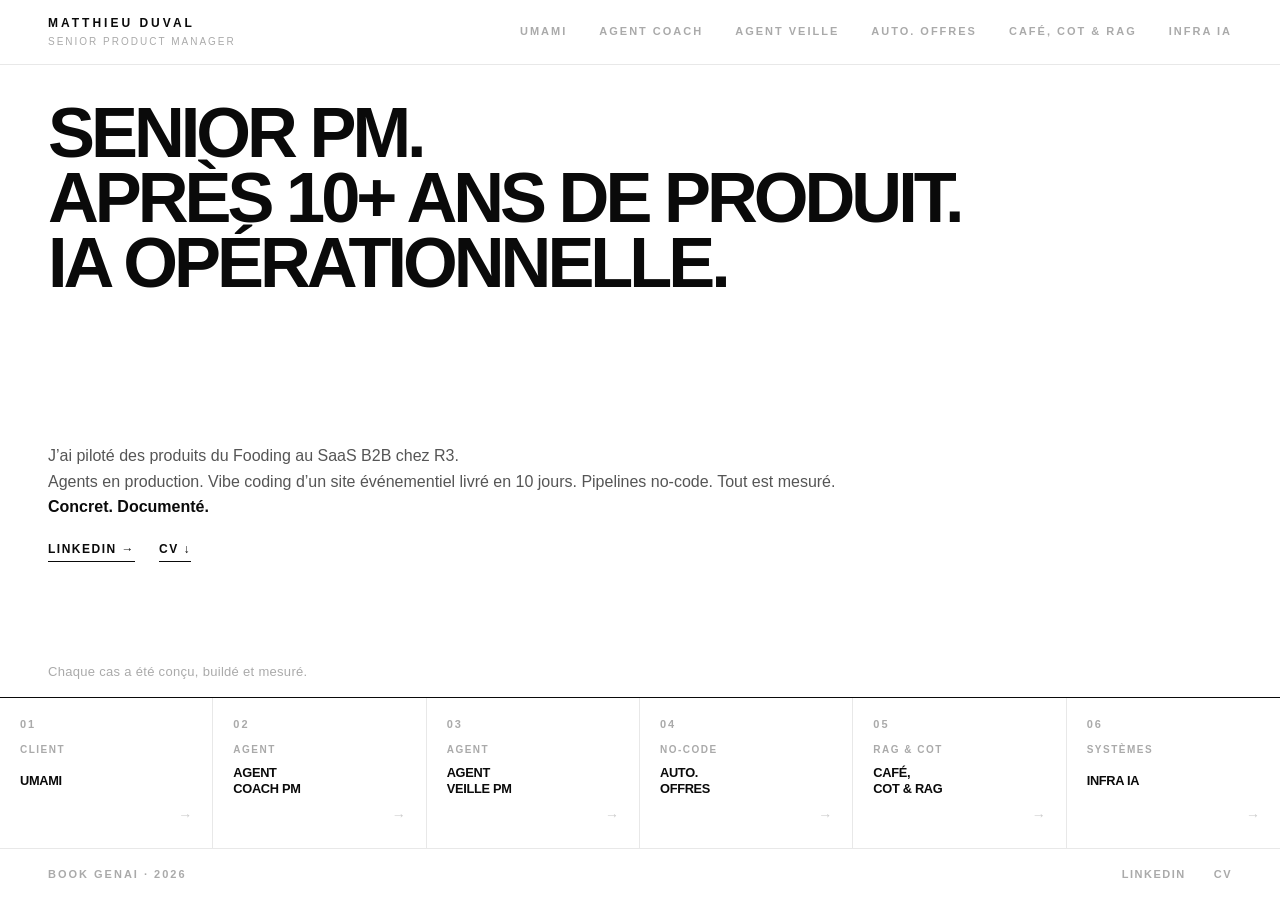
==== index.html @ f9af1955 "copy: index.html — supprimer "En production." du hero Co-Authored-By: Claude Sonnet 4.6 <noreply@ant" ====
<!DOCTYPE html>
<html lang="fr">
<head>
    <meta charset="UTF-8">
    <meta name="viewport" content="width=device-width, initial-scale=1.0">
    <title>Matthieu Duval | Senior Product Manager</title>
    <meta property="og:title" content="Book IA · Matthieu Duval, Senior PM">
    <meta property="og:description" content="Agents Python en production, automation no-code, site livré pour un client. Décisions et trade-offs documentés pour chaque cas. Concret. Documenté. En production.">
    <meta property="og:image" content="https://matthieu-duval.com/og-image.png">
    <meta property="og:url" content="https://matthieu-duval.com/">
    <meta property="og:type" content="website">
    <meta property="og:locale" content="fr_FR">
    <meta name="description" content="Agents Python en production à 90-91% de fiabilité mesurée, automation no-code, site livré pour un client. Senior PM, Nantes.">
    <link rel="canonical" href="https://matthieu-duval.com/">
    <link rel="icon" type="image/png" sizes="192x192" href="favicon.png">
    <link rel="apple-touch-icon" href="favicon.png">
    <link href="https://api.fontshare.com/v2/css?f[]=satoshi@400,500,600,700,800,900&display=swap" rel="stylesheet">
    <link rel="stylesheet" href="styles.css">
    <script defer src="https://cloud.umami.is/script.js" data-website-id="a2a6b9a6-ece9-4ab3-b295-b6476c938f98"></script>
</head>
<body>

<div class="page">

    <nav>
        <div class="nav-inner">
            <a href="index.html" class="nav-brand">
                <div class="nav-brand-name">Matthieu Duval</div>
                <div class="nav-brand-title">Senior Product Manager</div>
            </a>
            <div class="nav-links">
                <a href="umami.html">UMAMI</a>
                <a href="agent-coach.html">Agent Coach</a>
                <a href="agent-veille.html">Agent Veille</a>
                <a href="pipeline-offres.html">Auto. Offres</a>
                <a href="cafe-cot-rag.html">CAF&Eacute;, CoT &amp; RAG</a>
                <a href="infra-ia.html">Infra IA</a>
            </div>
            <button class="burger" id="burgerBtn" aria-label="Menu" aria-expanded="false" aria-controls="mobileNav">
                <span class="burger-bar"></span>
                <span class="burger-bar"></span>
            </button>
        </div>
    </nav>

    <div class="mobile-nav" id="mobileNav">
        <div class="mobile-nav-header">
            <button class="mobile-nav-close" id="mobileNavClose" aria-label="Fermer">&times;</button>
        </div>
        <nav class="mobile-nav-links">
            <a href="umami.html">UMAMI</a>
            <a href="agent-coach.html">Agent Coach</a>
            <a href="agent-veille.html">Agent Veille</a>
            <a href="pipeline-offres.html">Auto. Offres</a>
            <a href="cafe-cot-rag.html">CAF&Eacute;, CoT &amp; RAG</a>
            <a href="infra-ia.html">Infra IA</a>
        </nav>
        <div class="mobile-nav-footer">
            <a href="https://www.linkedin.com/in/matthieu-duval-pm/" target="_blank" rel="noopener noreferrer" data-umami-event="mobile-nav-linkedin">LinkedIn</a>
            <a href="CV_MATTHIEU_DUVAL_Avril_2026.pdf" download data-umami-event="mobile-nav-cv">CV</a>
        </div>
    </div>

    <section class="hero-cover">

        <h1 class="hero-cover-h1">
            Senior PM.<br>Apr&egrave;s 10+&nbsp;ans de produit.<br>IA op&eacute;rationnelle.
        </h1>

        <div class="hero-cover-foot">
            <div>
                <p class="hero-cover-pitch">J&rsquo;ai pilot&eacute; des produits du Fooding au SaaS B2B chez R3.</p>
                <p class="hero-cover-sub">
                    <span>Agents en production. Vibe coding d&rsquo;un site &eacute;v&eacute;nementiel livr&eacute; en 10 jours. Pipelines no-code. Tout est mesur&eacute;.</span><br>
                    <strong>Concret. Document&eacute;.</strong>
                </p>
                <div class="hero-cover-ctas">
                    <a href="https://www.linkedin.com/in/matthieu-duval-pm/" target="_blank" rel="noopener noreferrer" data-umami-event="cta-linkedin">LinkedIn &rarr;</a>
                    <a href="CV_MATTHIEU_DUVAL_Avril_2026.pdf" download data-umami-event="cta-cv">CV &darr;</a>
                </div>
            </div>
        </div>

    </section>

    <p class="uc-intro">Chaque cas a &eacute;t&eacute; con&ccedil;u, build&eacute; et mesur&eacute;.</p>

    <div class="uc-strip">

        <a href="umami.html" class="ucs-card" data-umami-event="uc-01">
            <div class="ucs-card-top">
                <span class="ucs-num">01</span>
                <span class="ucs-tag">Client</span>
            </div>
            <div class="ucs-title">UMAMI</div>
            <span class="ucs-arrow">&rarr;</span>
        </a>

        <a href="agent-coach.html" class="ucs-card" data-umami-event="uc-02">
            <div class="ucs-card-top">
                <span class="ucs-num">02</span>
                <span class="ucs-tag">Agent</span>
            </div>
            <div class="ucs-title">Agent<br>Coach PM</div>
            <span class="ucs-arrow">&rarr;</span>
        </a>

        <a href="agent-veille.html" class="ucs-card" data-umami-event="uc-03">
            <div class="ucs-card-top">
                <span class="ucs-num">03</span>
                <span class="ucs-tag">Agent</span>
            </div>
            <div class="ucs-title">Agent<br>Veille PM</div>
            <span class="ucs-arrow">&rarr;</span>
        </a>

        <a href="pipeline-offres.html" class="ucs-card" data-umami-event="uc-04">
            <div class="ucs-card-top">
                <span class="ucs-num">04</span>
                <span class="ucs-tag">No-code</span>
            </div>
            <div class="ucs-title">Auto.<br>Offres</div>
            <span class="ucs-arrow">&rarr;</span>
        </a>

        <a href="cafe-cot-rag.html" class="ucs-card" data-umami-event="uc-05">
            <div class="ucs-card-top">
                <span class="ucs-num">05</span>
                <span class="ucs-tag">RAG &amp; CoT</span>
            </div>
            <div class="ucs-title">CAF&Eacute;,<br>CoT &amp; RAG</div>
            <span class="ucs-arrow">&rarr;</span>
        </a>

        <a href="infra-ia.html" class="ucs-card" data-umami-event="uc-06">
            <div class="ucs-card-top">
                <span class="ucs-num">06</span>
                <span class="ucs-tag">Syst&egrave;mes</span>
            </div>
            <div class="ucs-title">Infra IA</div>
            <span class="ucs-arrow">&rarr;</span>
        </a>

    </div>

    <footer>
        <span class="footer-left">Book GenAI &middot; 2026</span>
        <div class="footer-right">
            <a href="https://www.linkedin.com/in/matthieu-duval-pm/" target="_blank" rel="noopener noreferrer" data-umami-event="footer-linkedin">LinkedIn</a>
            <a href="CV_MATTHIEU_DUVAL_Avril_2026.pdf" download data-umami-event="footer-cv">CV</a>
        </div>
    </footer>

</div>

<script>
    (function() {
        var burger = document.getElementById('burgerBtn');
        var mobileNav = document.getElementById('mobileNav');
        var mobileClose = document.getElementById('mobileNavClose');
        burger.addEventListener('click', function() { mobileNav.classList.add('open'); document.body.style.overflow = 'hidden'; burger.setAttribute('aria-expanded', 'true'); });
        mobileClose.addEventListener('click', function() { mobileNav.classList.remove('open'); document.body.style.overflow = ''; burger.setAttribute('aria-expanded', 'false'); });
    })();
</script>

</body>
</html>
---- styles.css ----
/* ══════════════════════════════════════════════
   RESET & BASE
   ══════════════════════════════════════════════ */

*, *::before, *::after { margin: 0; padding: 0; box-sizing: border-box; }
html { scroll-behavior: smooth; }
body { font-family: 'Satoshi', sans-serif; color: #0A0A0A; background: #FFFFFF; font-size: 15px; line-height: 1.6; }
code { font-family: 'SF Mono', 'Fira Code', monospace; font-size: 13px; background: #F0F0F0; padding: 1px 5px; border-radius: 2px; }
.case-visual code { background: transparent; color: #AAAAAA; padding: 0; font-size: inherit; }

/* ══════════════════════════════════════════════
   NAV
   ══════════════════════════════════════════════ */

nav { position: sticky; top: 0; z-index: 10; background: #FFFFFF; border-bottom: 1px solid #E8E8E8; }
.nav-inner { padding: 0 48px; display: flex; align-items: center; justify-content: space-between; height: 64px; }
.nav-brand { text-decoration: none; color: #0A0A0A; }
.nav-brand-name { font-size: 12px; font-weight: 800; letter-spacing: 3px; text-transform: uppercase; }
.nav-brand-title { font-size: 10px; color: #AAAAAA; letter-spacing: 2px; text-transform: uppercase; margin-top: 1px; }
.nav-links { display: flex; gap: 32px; }
.nav-links a { font-size: 11px; font-weight: 600; letter-spacing: 2px; text-transform: uppercase; text-decoration: none; color: #AAAAAA; transition: color 0.15s; }
.nav-links a:hover, .nav-links a.active { color: #0A0A0A; }

/* ══════════════════════════════════════════════
   HERO (pages UC)
   ══════════════════════════════════════════════ */

.hero { padding: 80px 48px 72px; display: grid; grid-template-columns: 1fr 1fr; gap: 64px; align-items: start; }
.hero-eyebrow { font-size: 11px; font-weight: 600; letter-spacing: 2.5px; text-transform: uppercase; color: #AAAAAA; margin-bottom: 20px; }
.hero h1 { font-size: clamp(44px, 4.5vw, 68px); font-weight: 900; letter-spacing: -2.5px; text-transform: uppercase; line-height: 0.95; }
.hero-accroche { font-size: 17px; line-height: 1.65; color: #444444; margin-bottom: 32px; }
.hero-stats { display: flex; gap: 40px; margin-top: 32px; flex-wrap: wrap; }
.hero-stat { min-width: 0; }
.hero-stat-num { font-size: 32px; font-weight: 900; letter-spacing: -1px; color: #0A0A0A; line-height: 1; }
.hero-stat-label { font-size: 11px; color: #AAAAAA; letter-spacing: 1.5px; text-transform: uppercase; margin-top: 4px; }

/* ══════════════════════════════════════════════
   HERO INDEX (specifique index.html)
   ══════════════════════════════════════════════ */

.page { display: flex; flex-direction: column; height: 100vh; overflow: hidden; }
.page nav { position: static; }
.page .nav-inner { max-width: none; padding: 0 48px; }
.page footer { padding-left: 48px; padding-right: 48px; }
.hero-pitch { font-size: 16px; line-height: 1.7; color: #555555; margin-bottom: 0; }
.hero-pitch + .hero-pitch { margin-top: 14px; }
.hero-pitch a { color: #0A0A0A; font-weight: 700; text-decoration: underline; text-underline-offset: 3px; }
.hero-ctas { display: flex; gap: 20px; margin-top: 20px; }
.hero-cta { font-size: 11px; font-weight: 700; letter-spacing: 2px; text-transform: uppercase; text-decoration: none; color: #0A0A0A; border-bottom: 1px solid #0A0A0A; padding-bottom: 2px; transition: opacity 0.15s; }
.hero-cta:hover { opacity: 0.4; }

/* ══════════════════════════════════════════════
   HERO COVER — INDEX (nouveau layout full-width)
   ══════════════════════════════════════════════ */

.hero-cover { flex: 1; display: flex; flex-direction: column; justify-content: flex-start; padding: 36px 48px 80px; min-height: 0; }
.hero-cover-h1 { font-size: clamp(52px, 5.5vw, 80px); font-weight: 900; letter-spacing: -4px; text-transform: uppercase; line-height: 0.92; color: #0A0A0A; margin: 0; }
.hero-cover-foot { display: flex; justify-content: flex-start; align-items: flex-start; gap: 48px; margin-top: auto; }
.hero-cover-pitch { font-size: 16px; line-height: 1.6; color: #555555; max-width: 700px; white-space: nowrap; }
.hero-cover-sub { font-size: 16px; line-height: 1.6; color: #555555; max-width: 700px; }
.hero-cover-sub strong { color: #0A0A0A; }
.hero-cover-sub span { white-space: nowrap; }
.hero-cover-ctas { display: flex; gap: 24px; margin-top: 20px; }
.hero-cover-ctas a { font-size: 12px; font-weight: 600; letter-spacing: 1.5px; text-transform: uppercase; color: #0A0A0A; text-decoration: none; border-bottom: 1px solid #0A0A0A; padding-bottom: 2px; transition: opacity 0.15s; }
.hero-cover-ctas a:hover { opacity: 0.4; }

/* ══════════════════════════════════════════════
   UC STRIP — INDEX (bande 7 use cases)
   ══════════════════════════════════════════════ */

.uc-intro { padding: 20px 48px 14px; font-size: 13px; color: #AAAAAA; letter-spacing: 0.3px; }
.uc-strip { display: grid; grid-template-columns: repeat(6, 1fr); border-top: 1px solid #0A0A0A; flex-shrink: 0; }
.ucs-card { display: flex; flex-direction: column; justify-content: space-between; padding: 18px 20px 22px; border-right: 1px solid #E8E8E8; text-decoration: none; color: #0A0A0A; transition: background 0.13s ease; min-height: 150px; }
.ucs-card:last-child { border-right: none; }
.ucs-card:hover { background: #0A0A0A; }
.ucs-card-top { display: flex; flex-direction: column; gap: 8px; }
.ucs-num { font-size: 11px; font-weight: 600; letter-spacing: 2px; color: #AAAAAA; transition: color 0.13s ease; }
.ucs-card:hover .ucs-num { color: rgba(255,255,255,0.35); }
.ucs-tag { font-size: 10px; font-weight: 600; letter-spacing: 1.5px; text-transform: uppercase; color: #AAAAAA; transition: color 0.13s ease; }
.ucs-card:hover .ucs-tag { color: rgba(255,255,255,0.45); }
.ucs-title { font-size: clamp(11px, 1vw, 14px); font-weight: 900; text-transform: uppercase; letter-spacing: -0.3px; line-height: 1.25; color: #0A0A0A; transition: color 0.13s ease; }
.ucs-card:hover .ucs-title { color: #FFFFFF; }
.ucs-arrow { font-size: 14px; color: #CCCCCC; transition: color 0.13s ease, transform 0.13s ease; align-self: flex-end; }
.ucs-card:hover .ucs-arrow { color: #FFFFFF; transform: translateX(3px); }

/* ══════════════════════════════════════════════
   TABS
   ══════════════════════════════════════════════ */

.tabs { position: sticky; top: 64px; z-index: 9; background: #FFFFFF; border-top: 1px solid #E8E8E8; border-bottom: 1px solid #E8E8E8; }
.tabs-inner { padding: 0 48px; display: flex; }
.tab { font-family: 'Satoshi', sans-serif; font-size: 11px; font-weight: 700; letter-spacing: 2px; text-transform: uppercase; color: #AAAAAA; background: transparent; border: none; border-bottom: 2px solid transparent; padding: 16px 20px; cursor: pointer; transition: color 0.15s, border-color 0.15s; }
.tab:hover { color: #0A0A0A; }
.tab.active { color: #0A0A0A; border-bottom: 2px solid #4A7C59; }

/* ══════════════════════════════════════════════
   CASE STUDIES (pages UC)
   ══════════════════════════════════════════════ */

.cases { }
.case { display: none; grid-template-columns: 1fr 1fr; min-height: 480px; border-bottom: 1px solid #E8E8E8; }
.case.active { display: grid; }
.case:last-child { border-bottom: none; }
.case:nth-child(even) .case-visual { order: 2; }
.case:nth-child(even) .case-content { order: 1; }

.case-visual { background: #0A0A0A; display: flex; flex-direction: column; justify-content: space-between; padding: 52px 48px; position: relative; overflow: hidden; }
.case-visual-num { font-size: 140px; font-weight: 900; color: rgba(255,255,255,0.09); line-height: 1; position: absolute; bottom: -16px; right: -8px; letter-spacing: -6px; user-select: none; }
.case-method { font-size: 11px; font-weight: 700; letter-spacing: 3px; text-transform: uppercase; color: rgba(255,255,255,0.4); }
.case-impact-block { position: relative; z-index: 1; }
.case-impact-num { font-size: clamp(56px, 6vw, 88px); font-weight: 900; letter-spacing: -3px; color: #FFFFFF; line-height: 1; }
.case-impact-label { font-size: 13px; color: rgba(255,255,255,0.5); margin-top: 8px; line-height: 1.3; }

.case-content { padding: 52px 48px; display: flex; flex-direction: column; justify-content: space-between; border-left: 1px solid #E8E8E8; }
.case:nth-child(even) .case-content { border-left: none; border-right: 1px solid #E8E8E8; }
.case-content-top { display: flex; flex-direction: column; }
.case-tag { font-size: 10px; font-weight: 700; letter-spacing: 2px; text-transform: uppercase; color: #AAAAAA; margin-bottom: 20px; }
.case-title { font-size: clamp(28px, 2.8vw, 40px); font-weight: 900; letter-spacing: -1px; text-transform: uppercase; line-height: 1.05; margin-bottom: 24px; }
.case-desc { font-size: 15px; color: #555555; line-height: 1.65; max-width: 440px; margin-bottom: 32px; }

/* ══════════════════════════════════════════════
   CONTENT LABEL (sous-titre de section dans case-content)
   ══════════════════════════════════════════════ */

.content-label { font-size: 12px; font-weight: 700; letter-spacing: 1.5px; text-transform: uppercase; color: #AAAAAA; margin-bottom: 12px; }

/* ══════════════════════════════════════════════
   CASE LEARNING
   ══════════════════════════════════════════════ */

.case-learning { border-left: 2px solid #4A7C59; padding: 12px 18px; background: #F7F7F7; margin-bottom: 32px; border-radius: 2px; }
.case-learning-label { font-size: 10px; font-weight: 700; letter-spacing: 2px; text-transform: uppercase; color: #AAAAAA; margin-bottom: 5px; }
.case-learning-text { font-size: 14px; font-weight: 700; color: #0A0A0A; line-height: 1.35; }

/* CASE PAGER — barre de navigation entre cases d'un même tab (infra-ia.html) */
.case-pager-bar { padding: 0 48px; display: flex; border-bottom: 1px solid #E8E8E8; background: #FFFFFF; }
.case-pager-btn { font-family: 'Satoshi', sans-serif; font-size: 10px; font-weight: 600; letter-spacing: 1.5px; text-transform: uppercase; color: #BBBBBB; background: none; border: none; border-bottom: 2px solid transparent; cursor: pointer; padding: 10px 20px 8px 20px; transition: color 0.15s, border-color 0.15s; }
.case-pager-btn:hover { color: #555555; }
.case-pager-btn.active { color: #0A0A0A; border-bottom-color: #AAAAAA; }

/* ══════════════════════════════════════════════
   CASE LINK
   ══════════════════════════════════════════════ */

.case-link { display: inline-flex; align-items: center; gap: 10px; font-size: 11px; font-weight: 700; letter-spacing: 2px; text-transform: uppercase; color: #0A0A0A; text-decoration: none; border-bottom: 1px solid #0A0A0A; padding-bottom: 2px; transition: opacity 0.15s; align-self: flex-start; margin-top: auto; }
.case-link:hover { opacity: 0.4; }

/* ══════════════════════════════════════════════
   SECTIONS GRID
   ══════════════════════════════════════════════ */

.sections-grid { display: grid; grid-template-columns: 1fr 1fr; gap: 1px; background: #E8E8E8; border: 1px solid #E8E8E8; margin-bottom: 28px; }
.section-item { background: #FFFFFF; padding: 16px 20px; display: flex; gap: 14px; align-items: flex-start; transition: background 0.15s; }
.section-item:hover { background: #F7F7F7; }
.section-rank { font-size: 10px; font-weight: 800; letter-spacing: 2px; color: #4A7C59; padding-top: 2px; flex-shrink: 0; }
.section-name { font-size: 12px; font-weight: 700; letter-spacing: 0.5px; text-transform: uppercase; color: #0A0A0A; margin-bottom: 4px; }
.section-desc { font-size: 13px; color: #888888; line-height: 1.5; }

/* ══════════════════════════════════════════════
   BUILD STEPS
   ══════════════════════════════════════════════ */

.build-steps { display: flex; flex-direction: column; gap: 1px; background: #E8E8E8; border: 1px solid #E8E8E8; margin-bottom: 28px; }
.build-step { background: #FFFFFF; padding: 18px 20px; display: flex; gap: 20px; align-items: flex-start; transition: background 0.15s; }
.build-step:hover { background: #F7F7F7; }
.build-step-tool { font-size: 10px; font-weight: 800; letter-spacing: 1.5px; text-transform: uppercase; color: #FFFFFF; background: #0A0A0A; padding: 4px 10px; border-radius: 2px; flex-shrink: 0; margin-top: 2px; white-space: nowrap; }
.build-step-tool.green { background: #4A7C59; }
.build-step-body { flex: 1; }
.build-step-title { font-size: 13px; font-weight: 700; color: #0A0A0A; margin-bottom: 3px; }
.build-step-desc { font-size: 13px; color: #888888; line-height: 1.5; }

/* ══════════════════════════════════════════════
   WORKFLOW STEPS
   ══════════════════════════════════════════════ */

.workflow-steps { display: flex; flex-direction: column; gap: 1px; background: #E8E8E8; border: 1px solid #E8E8E8; margin-top: 28px; margin-bottom: 28px; }
.workflow-step { background: #FFFFFF; padding: 14px 20px; display: flex; gap: 16px; align-items: center; transition: background 0.15s; }
.workflow-step:hover { background: #F7F7F7; }
.workflow-num { font-size: 10px; font-weight: 800; letter-spacing: 2px; color: #4A7C59; flex-shrink: 0; min-width: 24px; }
.workflow-text { font-size: 13px; color: #444444; line-height: 1.5; }
.workflow-text strong { color: #0A0A0A; font-weight: 700; }

/* ══════════════════════════════════════════════
   DECISIONS
   ══════════════════════════════════════════════ */

.decisions-list { display: flex; flex-direction: column; gap: 1px; background: #E8E8E8; border: 1px solid #E8E8E8; margin-bottom: 28px; }
.decision-item { background: #FFFFFF; padding: 20px; display: flex; gap: 20px; align-items: flex-start; transition: background 0.15s; }
.decision-item:hover { background: #F7F7F7; }
.decision-num { font-size: 10px; font-weight: 800; letter-spacing: 2px; color: #AAAAAA; padding-top: 3px; flex-shrink: 0; min-width: 20px; }
.decision-body { flex: 1; }
.decision-vs { display: flex; gap: 10px; align-items: center; margin-bottom: 10px; flex-wrap: wrap; }
.decision-option { font-size: 11px; font-weight: 700; letter-spacing: 1px; text-transform: uppercase; padding: 3px 10px; border-radius: 2px; }
.decision-option.chosen { background: #0A0A0A; color: #FFFFFF; }
.decision-option.rejected { background: #F0F0F0; color: #AAAAAA; text-decoration: line-through; }
.decision-sep { font-size: 11px; color: #CCCCCC; font-weight: 700; }
.decision-why { font-size: 13px; color: #555555; line-height: 1.6; margin-bottom: 8px; }
.decision-consequence { font-size: 12px; color: #888888; line-height: 1.5; font-style: italic; border-top: 1px solid #F0F0F0; padding-top: 8px; margin-top: 4px; }
.decision-consequence strong { color: #0A0A0A; font-style: normal; font-weight: 700; }

/* ══════════════════════════════════════════════
   PROMPT VERSIONS
   ══════════════════════════════════════════════ */

.prompt-versions { display: flex; gap: 1px; background: #E8E8E8; border: 1px solid #E8E8E8; margin-bottom: 28px; }
.prompt-version { background: #FFFFFF; padding: 20px; flex: 1; transition: background 0.15s; }
.prompt-version:hover { background: #F7F7F7; }
.prompt-v-label { font-size: 10px; font-weight: 800; letter-spacing: 2px; text-transform: uppercase; color: #AAAAAA; margin-bottom: 8px; }
.prompt-v-num { font-size: 28px; font-weight: 900; letter-spacing: -1px; color: #0A0A0A; line-height: 1; margin-bottom: 8px; }
.prompt-v-num.active-v { color: #4A7C59; }
.prompt-v-desc { font-size: 13px; color: #888888; line-height: 1.5; }

/* ══════════════════════════════════════════════
   MODES GRID
   ══════════════════════════════════════════════ */

.modes-grid { display: grid; grid-template-columns: 1fr 1fr; gap: 1px; background: #E8E8E8; border: 1px solid #E8E8E8; margin-bottom: 32px; }
.mode-item { background: #FFFFFF; padding: 18px 20px; display: flex; gap: 14px; align-items: flex-start; transition: background 0.15s; }
.mode-item:hover { background: #F7F7F7; }
.mode-num { font-size: 10px; font-weight: 800; letter-spacing: 2px; color: #4A7C59; padding-top: 2px; flex-shrink: 0; }
.mode-name { font-size: 12px; font-weight: 700; letter-spacing: 1px; text-transform: uppercase; color: #0A0A0A; margin-bottom: 4px; }
.mode-desc { font-size: 13px; color: #888888; line-height: 1.5; }

/* ══════════════════════════════════════════════
   FOOTER
   ══════════════════════════════════════════════ */

footer { border-top: 1px solid #E8E8E8; height: 52px; padding: 0 48px; display: flex; align-items: center; justify-content: space-between; }
.footer-left { font-size: 11px; font-weight: 600; letter-spacing: 2px; text-transform: uppercase; color: #AAAAAA; text-decoration: none; transition: color 0.15s; }
.footer-left:hover { color: #0A0A0A; }
.footer-right { display: flex; gap: 28px; }
.footer-right a { font-size: 11px; font-weight: 600; letter-spacing: 1.5px; text-transform: uppercase; color: #AAAAAA; text-decoration: none; transition: color 0.15s; }
.footer-right a:hover { color: #0A0A0A; }

/* ══════════════════════════════════════════════
   SCROLL TOP
   ══════════════════════════════════════════════ */

.scroll-top { position: fixed; bottom: 32px; right: 32px; width: 44px; height: 44px; background: #0A0A0A; color: #FFFFFF; border: none; cursor: pointer; font-size: 16px; display: flex; align-items: center; justify-content: center; opacity: 0; visibility: hidden; transition: opacity 0.2s, visibility 0.2s; border-radius: 2px; }
.scroll-top.visible { opacity: 1; visibility: visible; }

/* ══════════════════════════════════════════════
   BURGER / MOBILE NAV
   ══════════════════════════════════════════════ */

.burger { display: none; flex-direction: column; gap: 7px; cursor: pointer; background: none; border: none; padding: 4px; }
.burger-bar { display: block; width: 22px; height: 1.5px; background: #0A0A0A; }

.mobile-nav { position: fixed; inset: 0; background: #FFFFFF; z-index: 100; transform: translateX(100%); transition: transform 0.35s cubic-bezier(0.4, 0, 0.2, 1); display: flex; flex-direction: column; padding: 28px 24px; }
.mobile-nav.open { transform: translateX(0); }
.mobile-nav-header { display: flex; justify-content: flex-end; margin-bottom: 40px; }
.mobile-nav-close { background: none; border: none; cursor: pointer; font-size: 32px; font-weight: 300; color: #0A0A0A; padding: 0; line-height: 1; }
.mobile-nav-links { display: flex; flex-direction: column; }
.mobile-nav-links a { font-size: 36px; font-weight: 900; letter-spacing: -1.5px; text-transform: uppercase; text-decoration: none; color: #CCCCCC; padding: 18px 0; border-bottom: 1px solid #E8E8E8; transition: color 0.15s; line-height: 1; }
.mobile-nav-links a:first-child { border-top: 1px solid #E8E8E8; }
.mobile-nav-links a:hover, .mobile-nav-links a.active { color: #0A0A0A; }
.mobile-nav-footer { margin-top: auto; padding-top: 32px; display: flex; gap: 24px; }
.mobile-nav-footer a { font-size: 11px; font-weight: 600; letter-spacing: 2px; text-transform: uppercase; color: #AAAAAA; text-decoration: none; transition: color 0.15s; }
.mobile-nav-footer a:hover { color: #0A0A0A; }

/* ══════════════════════════════════════════════
   MOBILE
   ══════════════════════════════════════════════ */

@media (max-width: 768px) {
    .nav-inner { padding: 0 24px; }
    .nav-links { display: none; }
    .burger { display: flex; }

    /* Hero UC */
    .hero { grid-template-columns: 1fr; padding: 48px 24px 40px; gap: 32px; }
    .hero-stats { gap: 24px; }

    /* Hero index — nouveau layout */
    .page { height: auto; overflow: visible; }
    .page .nav-inner { padding: 0 24px; }
    .page footer { padding-left: 24px; padding-right: 24px; }
    .hero-cover { padding: 32px 24px; flex: none; }
    .hero-cover-h1 { font-size: clamp(44px, 11vw, 64px); letter-spacing: -2px; }
    .hero-cover-pitch, .hero-cover-sub span { white-space: normal !important; }
    .hero-cover-foot { flex-direction: column; align-items: flex-start; gap: 20px; margin-top: 0; margin-bottom: 0; }
    .uc-intro { padding: 16px 24px 12px; }
    .uc-strip { grid-template-columns: repeat(2, 1fr); border-top: 1px solid #0A0A0A; }
    .ucs-card { border-right: 1px solid #E8E8E8; border-bottom: 1px solid #E8E8E8; min-height: 120px; }
    .ucs-card:nth-child(2n) { border-right: none; }
    .ucs-title { font-size: 13px; }
    /* Tabs */
    .tabs-inner { padding: 0 24px; overflow-x: auto; }
    .case-pager-bar { padding: 0 24px; overflow-x: auto; }
    .case-pager-btn { padding: 10px 16px 8px 16px; white-space: nowrap; }
    .tab { padding: 14px 16px; white-space: nowrap; }

    /* Cases */
    .case { grid-template-columns: 1fr; min-height: auto; }
    .case:nth-child(even) .case-visual { order: 1; }
    .case:nth-child(even) .case-content { order: 2; }
    .case-visual { min-height: 280px; padding: 36px 24px; }
    .case-visual-num { font-size: 96px; }
    .case-content { padding: 36px 24px; border-left: none !important; border-right: none !important; }

    /* UC3 grids */
    .sections-grid { grid-template-columns: 1fr; }
    .prompt-versions { flex-direction: column; }

    /* Modes grid */
    .modes-grid { grid-template-columns: 1fr; }

    /* Footer */
    footer { height: auto; padding: 20px 24px; flex-direction: column; gap: 12px; }
}
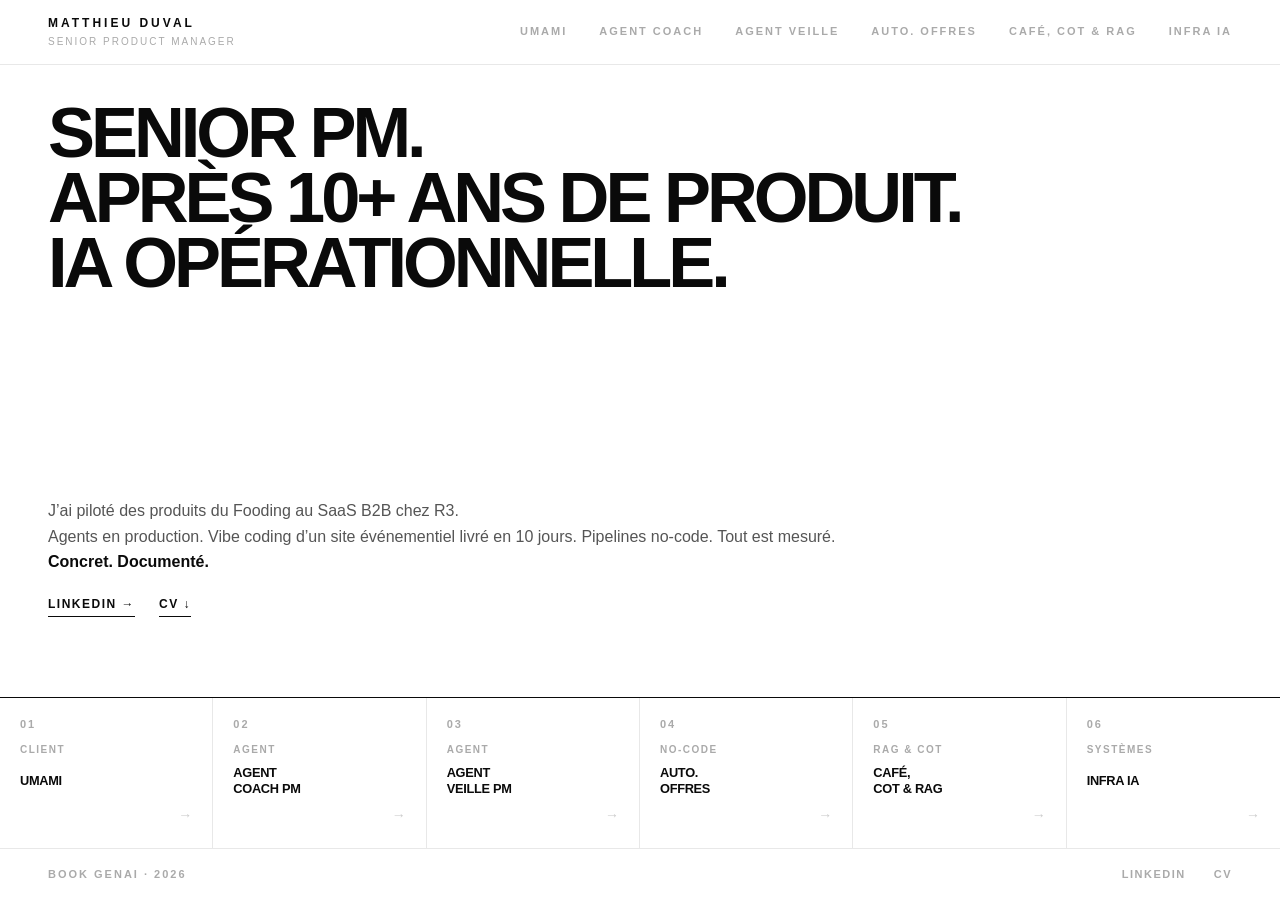
==== commit 7ca23821: "copy: index.html — supprimer uc-intro redondante Co-Authored-By: Claude Sonnet 4.6 <noreply@anthropi" ====
--- a/index.html
+++ b/index.html
@@ -83,8 +83,6 @@
 
     </section>
 
-    <p class="uc-intro">Chaque cas a &eacute;t&eacute; con&ccedil;u, build&eacute; et mesur&eacute;.</p>
-
     <div class="uc-strip">
 
         <a href="umami.html" class="ucs-card" data-umami-event="uc-01">
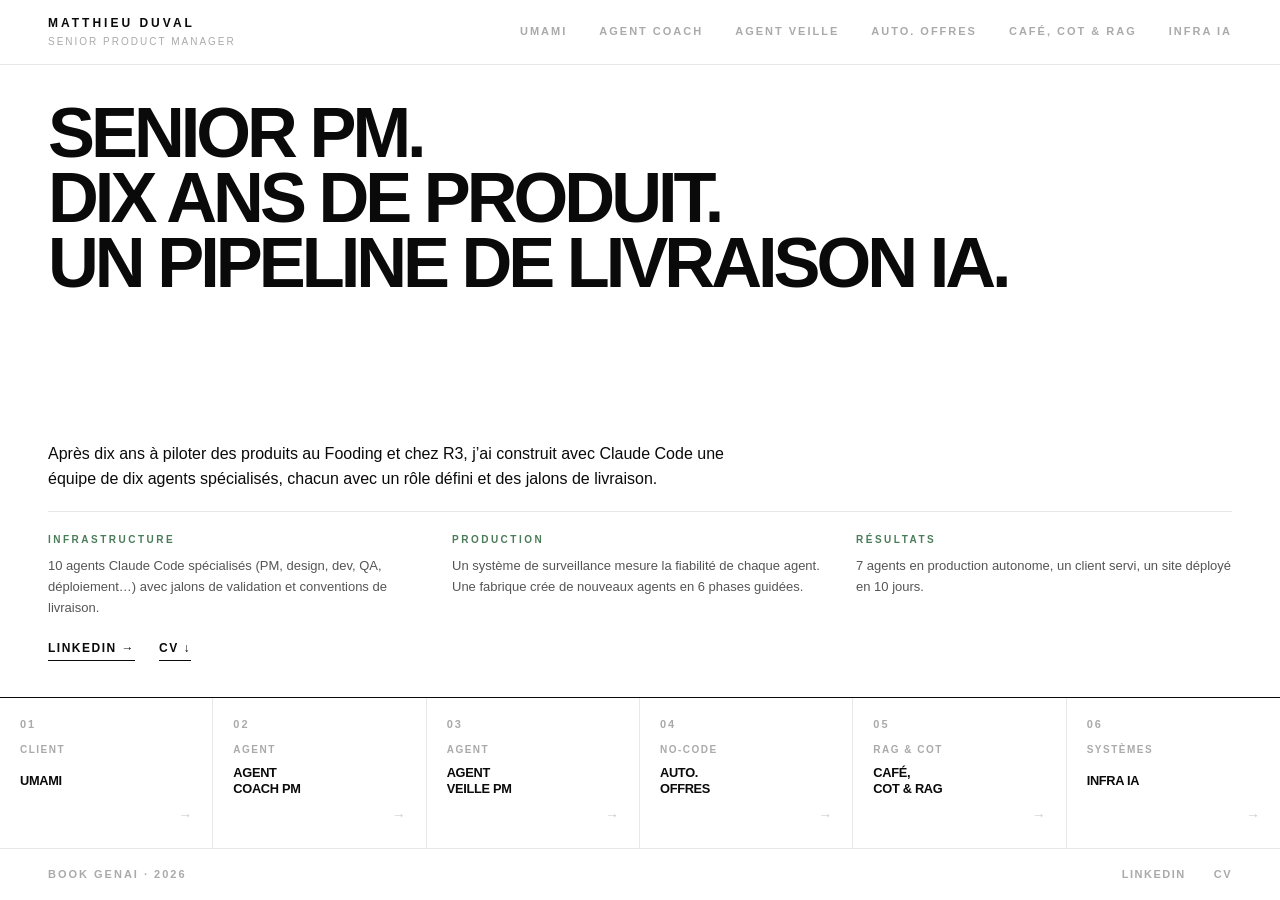
==== commit 70bd2586: "hero index : refonte layout + copy infra IA - H1 sur 3 lignes, justify-content space-between pour te" ====
--- a/index.html
+++ b/index.html
@@ -64,20 +64,29 @@
     <section class="hero-cover">
 
         <h1 class="hero-cover-h1">
-            Senior PM.<br>Apr&egrave;s 10+&nbsp;ans de produit.<br>IA op&eacute;rationnelle.
+            Senior PM.<br>Dix ans de produit.<br>Un pipeline de livraison IA.
         </h1>
 
-        <div class="hero-cover-foot">
-            <div>
-                <p class="hero-cover-pitch">J&rsquo;ai pilot&eacute; des produits du Fooding au SaaS B2B chez R3.</p>
-                <p class="hero-cover-sub">
-                    <span>Agents en production. Vibe coding d&rsquo;un site &eacute;v&eacute;nementiel livr&eacute; en 10 jours. Pipelines no-code. Tout est mesur&eacute;.</span><br>
-                    <strong>Concret. Document&eacute;.</strong>
-                </p>
-                <div class="hero-cover-ctas">
-                    <a href="https://www.linkedin.com/in/matthieu-duval-pm/" target="_blank" rel="noopener noreferrer" data-umami-event="cta-linkedin">LinkedIn &rarr;</a>
-                    <a href="CV_MATTHIEU_DUVAL_Avril_2026.pdf" download data-umami-event="cta-cv">CV &darr;</a>
+        <div class="hero-cover-body">
+            <p class="hero-cover-pitch">Apr&egrave;s dix ans &agrave; piloter des produits au Fooding et chez R3, j&rsquo;ai construit avec Claude Code une &eacute;quipe de dix agents sp&eacute;cialis&eacute;s, chacun avec un r&ocirc;le d&eacute;fini et des jalons de livraison.</p>
+            <hr class="hero-cover-divider">
+            <div class="hero-cover-grid">
+                <div>
+                    <div class="hero-cover-col-label">Infrastructure</div>
+                    <p class="hero-cover-col-text">10 agents Claude Code sp&eacute;cialis&eacute;s (PM, design, dev, QA, d&eacute;ploiement&hellip;) avec jalons de validation et conventions de livraison.</p>
                 </div>
+                <div>
+                    <div class="hero-cover-col-label">Production</div>
+                    <p class="hero-cover-col-text">Un syst&egrave;me de surveillance mesure la fiabilit&eacute; de chaque agent. Une fabrique cr&eacute;e de nouveaux agents en 6 phases guid&eacute;es.</p>
+                </div>
+                <div>
+                    <div class="hero-cover-col-label">R&eacute;sultats</div>
+                    <p class="hero-cover-col-text">7 agents en production autonome, un client servi, un site d&eacute;ploy&eacute; en 10 jours.</p>
+                </div>
+            </div>
+            <div class="hero-cover-ctas">
+                <a href="https://www.linkedin.com/in/matthieu-duval-pm/" target="_blank" rel="noopener noreferrer" data-umami-event="cta-linkedin">LinkedIn &rarr;</a>
+                <a href="CV_MATTHIEU_DUVAL_Avril_2026.pdf" download data-umami-event="cta-cv">CV &darr;</a>
             </div>
         </div>
 
--- a/styles.css
+++ b/styles.css
@@ -53,13 +53,14 @@
    HERO COVER — INDEX (nouveau layout full-width)
    ══════════════════════════════════════════════ */
 
-.hero-cover { flex: 1; display: flex; flex-direction: column; justify-content: flex-start; padding: 36px 48px 80px; min-height: 0; }
-.hero-cover-h1 { font-size: clamp(52px, 5.5vw, 80px); font-weight: 900; letter-spacing: -4px; text-transform: uppercase; line-height: 0.92; color: #0A0A0A; margin: 0; }
-.hero-cover-foot { display: flex; justify-content: flex-start; align-items: flex-start; gap: 48px; margin-top: auto; }
-.hero-cover-pitch { font-size: 16px; line-height: 1.6; color: #555555; max-width: 700px; white-space: nowrap; }
-.hero-cover-sub { font-size: 16px; line-height: 1.6; color: #555555; max-width: 700px; }
-.hero-cover-sub strong { color: #0A0A0A; }
-.hero-cover-sub span { white-space: nowrap; }
+.hero-cover { flex: 1; display: flex; flex-direction: column; justify-content: space-between; padding: 36px 48px 36px; min-height: 0; overflow: hidden; }
+.hero-cover-h1 { font-size: clamp(48px, 5.5vw, 76px); font-weight: 900; letter-spacing: -4px; text-transform: uppercase; line-height: 0.92; color: #0A0A0A; margin: 0; }
+.hero-cover-body { display: flex; flex-direction: column; }
+.hero-cover-pitch { font-size: 16px; line-height: 1.55; color: #0A0A0A; font-weight: 500; max-width: 700px; }
+.hero-cover-divider { border: none; border-top: 1px solid #E8E8E8; margin: 20px 0; }
+.hero-cover-grid { display: grid; grid-template-columns: repeat(3, 1fr); gap: 28px; }
+.hero-cover-col-label { font-size: 10px; font-weight: 700; letter-spacing: 2.5px; text-transform: uppercase; color: #4A7C59; margin-bottom: 8px; }
+.hero-cover-col-text { font-size: 13px; line-height: 1.6; color: #555555; }
 .hero-cover-ctas { display: flex; gap: 24px; margin-top: 20px; }
 .hero-cover-ctas a { font-size: 12px; font-weight: 600; letter-spacing: 1.5px; text-transform: uppercase; color: #0A0A0A; text-decoration: none; border-bottom: 1px solid #0A0A0A; padding-bottom: 2px; transition: opacity 0.15s; }
 .hero-cover-ctas a:hover { opacity: 0.4; }
@@ -240,6 +241,26 @@
 .scroll-top.visible { opacity: 1; visibility: visible; }
 
 /* ══════════════════════════════════════════════
+   PERSONAL OS — UC06
+   ══════════════════════════════════════════════ */
+
+.case-diagram  { grid-column: 1 / -1; padding: 48px; overflow-x: auto; }
+.os-preamble   { font-size: 14px; font-weight: 400; color: #555555; line-height: 1.6; margin-bottom: 36px; border-left: 2px solid #4A7C59; padding-left: 16px; }
+.os-svg        { width: 100%; height: auto; display: block; min-width: 600px; }
+.os-sep        { stroke: #F0F0F0; stroke-width: 1; }
+.os-brief      { font-family: 'Satoshi', sans-serif; font-size: 11px; font-weight: 700; letter-spacing: 2.5px; fill: #0A0A0A; }
+.os-brief-ex   { font-family: 'Satoshi', sans-serif; font-size: 8px; font-weight: 500; fill: #AAAAAA; }
+.os-line-on    { stroke: #0A0A0A; stroke-width: 1.5; fill: none; }
+.os-line-off   { stroke: #EEEEEE; stroke-width: 1; stroke-dasharray: 4 3; fill: none; }
+.os-pm         { fill: #4A7C59; }
+.os-pm-lbl     { font-family: 'Satoshi', sans-serif; font-size: 9px; font-weight: 700; fill: #FFFFFF; }
+.os-node-on    { fill: #FFFFFF; stroke: #0A0A0A; stroke-width: 1.5; }
+.os-node-off   { fill: #FFFFFF; stroke: #EEEEEE; stroke-width: 1; }
+.os-lbl-on     { font-family: 'Satoshi', sans-serif; font-size: 7px; font-weight: 700; letter-spacing: 0.5px; fill: #0A0A0A; }
+.os-lbl-off    { font-family: 'Satoshi', sans-serif; font-size: 7px; font-weight: 400; fill: #DDDDDD; }
+.os-count      { font-family: 'Satoshi', sans-serif; font-size: 8px; font-weight: 600; letter-spacing: 1.5px; fill: #4A7C59; }
+
+/* ══════════════════════════════════════════════
    BURGER / MOBILE NAV
    ══════════════════════════════════════════════ */
 
@@ -275,10 +296,9 @@
     .page { height: auto; overflow: visible; }
     .page .nav-inner { padding: 0 24px; }
     .page footer { padding-left: 24px; padding-right: 24px; }
-    .hero-cover { padding: 32px 24px; flex: none; }
-    .hero-cover-h1 { font-size: clamp(44px, 11vw, 64px); letter-spacing: -2px; }
-    .hero-cover-pitch, .hero-cover-sub span { white-space: normal !important; }
-    .hero-cover-foot { flex-direction: column; align-items: flex-start; gap: 20px; margin-top: 0; margin-bottom: 0; }
+    .hero-cover { padding: 28px 24px 24px; flex: none; overflow: auto; justify-content: flex-start; gap: 24px; }
+    .hero-cover-h1 { font-size: clamp(40px, 10vw, 56px); letter-spacing: -2px; }
+    .hero-cover-grid { grid-template-columns: 1fr; gap: 16px; }
     .uc-intro { padding: 16px 24px 12px; }
     .uc-strip { grid-template-columns: repeat(2, 1fr); border-top: 1px solid #0A0A0A; }
     .ucs-card { border-right: 1px solid #E8E8E8; border-bottom: 1px solid #E8E8E8; min-height: 120px; }
@@ -290,6 +310,9 @@
     .case-pager-btn { padding: 10px 16px 8px 16px; white-space: nowrap; }
     .tab { padding: 14px 16px; white-space: nowrap; }
 
+    /* Diagram */
+    .case-diagram { padding: 32px 24px 28px; }
+
     /* Cases */
     .case { grid-template-columns: 1fr; min-height: auto; }
     .case:nth-child(even) .case-visual { order: 1; }
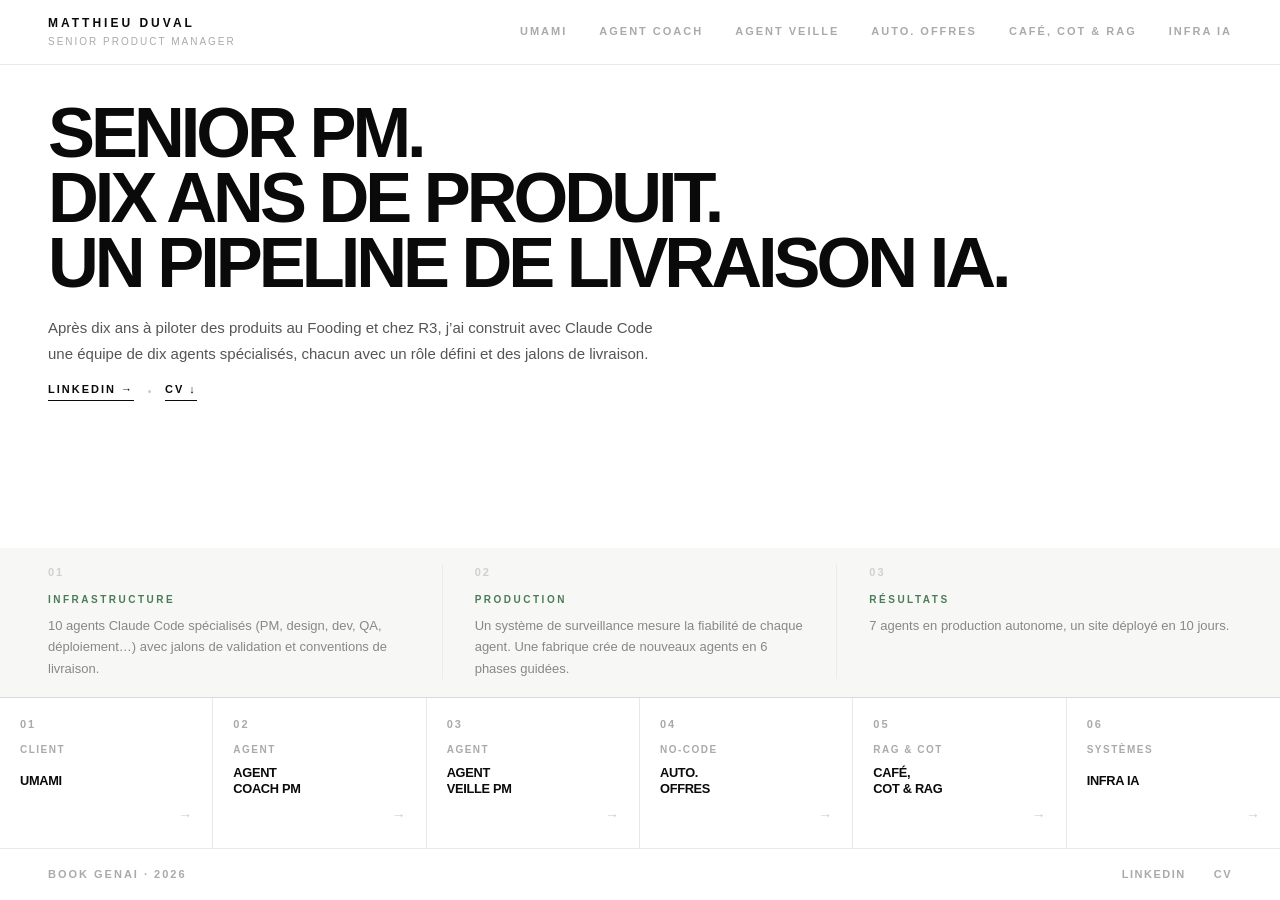
==== commit 6f338907: "Redesign hero index — zone narrative + zone proof séparées - Nouveau layout hero : narrative (flex:1" ====
--- a/index.html
+++ b/index.html
@@ -62,35 +62,40 @@
     </div>
 
     <section class="hero-cover">
-
-        <h1 class="hero-cover-h1">
-            Senior PM.<br>Dix ans de produit.<br>Un pipeline de livraison IA.
-        </h1>
-
-        <div class="hero-cover-body">
-            <p class="hero-cover-pitch">Apr&egrave;s dix ans &agrave; piloter des produits au Fooding et chez R3, j&rsquo;ai construit avec Claude Code une &eacute;quipe de dix agents sp&eacute;cialis&eacute;s, chacun avec un r&ocirc;le d&eacute;fini et des jalons de livraison.</p>
-            <hr class="hero-cover-divider">
-            <div class="hero-cover-grid">
-                <div>
-                    <div class="hero-cover-col-label">Infrastructure</div>
-                    <p class="hero-cover-col-text">10 agents Claude Code sp&eacute;cialis&eacute;s (PM, design, dev, QA, d&eacute;ploiement&hellip;) avec jalons de validation et conventions de livraison.</p>
-                </div>
-                <div>
-                    <div class="hero-cover-col-label">Production</div>
-                    <p class="hero-cover-col-text">Un syst&egrave;me de surveillance mesure la fiabilit&eacute; de chaque agent. Une fabrique cr&eacute;e de nouveaux agents en 6 phases guid&eacute;es.</p>
-                </div>
-                <div>
-                    <div class="hero-cover-col-label">R&eacute;sultats</div>
-                    <p class="hero-cover-col-text">7 agents en production autonome, un client servi, un site d&eacute;ploy&eacute; en 10 jours.</p>
+        <div class="hero-cover-narrative">
+            <h1 class="hero-cover-h1">
+                Senior PM.<br>Dix ans de produit.<br>Un pipeline de livraison IA.
+            </h1>
+            <div class="hero-cover-story">
+                <p class="hero-cover-pitch">Apr&egrave;s dix ans &agrave; piloter des produits au Fooding et chez R3, j&rsquo;ai construit avec Claude Code une &eacute;quipe de dix agents sp&eacute;cialis&eacute;s, chacun avec un r&ocirc;le d&eacute;fini et des jalons de livraison.</p>
+                <div class="hero-cover-byline">
+                    <a href="https://www.linkedin.com/in/matthieu-duval-pm/" target="_blank" rel="noopener noreferrer" data-umami-event="cta-linkedin">LinkedIn &rarr;</a>
+                    <span class="hero-cover-byline-sep"></span>
+                    <a href="CV_MATTHIEU_DUVAL_Avril_2026.pdf" download data-umami-event="cta-cv">CV &darr;</a>
                 </div>
             </div>
-            <div class="hero-cover-ctas">
-                <a href="https://www.linkedin.com/in/matthieu-duval-pm/" target="_blank" rel="noopener noreferrer" data-umami-event="cta-linkedin">LinkedIn &rarr;</a>
-                <a href="CV_MATTHIEU_DUVAL_Avril_2026.pdf" download data-umami-event="cta-cv">CV &darr;</a>
+        </div>
+    </section>
+
+    <div class="hero-cover-proof">
+        <div class="hero-cover-grid">
+            <div class="hero-cover-col">
+                <span class="hero-cover-col-num">01</span>
+                <div class="hero-cover-col-label">Infrastructure</div>
+                <p class="hero-cover-col-text">10 agents Claude Code sp&eacute;cialis&eacute;s (PM, design, dev, QA, d&eacute;ploiement&hellip;) avec jalons de validation et conventions de livraison.</p>
+            </div>
+            <div class="hero-cover-col">
+                <span class="hero-cover-col-num">02</span>
+                <div class="hero-cover-col-label">Production</div>
+                <p class="hero-cover-col-text">Un syst&egrave;me de surveillance mesure la fiabilit&eacute; de chaque agent. Une fabrique cr&eacute;e de nouveaux agents en 6 phases guid&eacute;es.</p>
+            </div>
+            <div class="hero-cover-col">
+                <span class="hero-cover-col-num">03</span>
+                <div class="hero-cover-col-label">R&eacute;sultats</div>
+                <p class="hero-cover-col-text">7 agents en production autonome, un site d&eacute;ploy&eacute; en 10 jours.</p>
             </div>
         </div>
-
-    </section>
+    </div>
 
     <div class="uc-strip">
 
--- a/styles.css
+++ b/styles.css
@@ -50,27 +50,33 @@
 .hero-cta:hover { opacity: 0.4; }
 
 /* ══════════════════════════════════════════════
-   HERO COVER — INDEX (nouveau layout full-width)
-   ══════════════════════════════════════════════ */
-
-.hero-cover { flex: 1; display: flex; flex-direction: column; justify-content: space-between; padding: 36px 48px 36px; min-height: 0; overflow: hidden; }
+   HERO COVER — INDEX
+   ══════════════════════════════════════════════ */
+
+.hero-cover { flex: 1; display: flex; flex-direction: column; min-height: 0; overflow: hidden; }
+.hero-cover-narrative { flex: 1; padding: 36px 48px 28px; display: flex; flex-direction: column; gap: 20px; }
 .hero-cover-h1 { font-size: clamp(48px, 5.5vw, 76px); font-weight: 900; letter-spacing: -4px; text-transform: uppercase; line-height: 0.92; color: #0A0A0A; margin: 0; }
-.hero-cover-body { display: flex; flex-direction: column; }
-.hero-cover-pitch { font-size: 16px; line-height: 1.55; color: #0A0A0A; font-weight: 500; max-width: 700px; }
-.hero-cover-divider { border: none; border-top: 1px solid #E8E8E8; margin: 20px 0; }
-.hero-cover-grid { display: grid; grid-template-columns: repeat(3, 1fr); gap: 28px; }
-.hero-cover-col-label { font-size: 10px; font-weight: 700; letter-spacing: 2.5px; text-transform: uppercase; color: #4A7C59; margin-bottom: 8px; }
-.hero-cover-col-text { font-size: 13px; line-height: 1.6; color: #555555; }
-.hero-cover-ctas { display: flex; gap: 24px; margin-top: 20px; }
-.hero-cover-ctas a { font-size: 12px; font-weight: 600; letter-spacing: 1.5px; text-transform: uppercase; color: #0A0A0A; text-decoration: none; border-bottom: 1px solid #0A0A0A; padding-bottom: 2px; transition: opacity 0.15s; }
-.hero-cover-ctas a:hover { opacity: 0.4; }
+.hero-cover-story { display: flex; flex-direction: column; gap: 14px; max-width: 620px; }
+.hero-cover-pitch { font-size: 15px; line-height: 1.72; color: #555555; font-weight: 400; }
+.hero-cover-byline { display: flex; align-items: center; }
+.hero-cover-byline a { font-size: 11px; font-weight: 700; letter-spacing: 2px; text-transform: uppercase; color: #0A0A0A; text-decoration: none; border-bottom: 1px solid #0A0A0A; padding-bottom: 2px; transition: opacity 0.15s; }
+.hero-cover-byline a:hover { opacity: 0.4; }
+.hero-cover-byline-sep { display: inline-block; width: 3px; height: 3px; border-radius: 50%; background: #CCCCCC; margin: 0 14px; flex-shrink: 0; }
+.hero-cover-proof { background: #F7F7F5; padding: 16px 48px 18px; flex-shrink: 0; }
+.hero-cover-grid { display: grid; grid-template-columns: repeat(3, 1fr); gap: 0; }
+.hero-cover-col { display: flex; flex-direction: column; padding-right: 32px; border-right: 1px solid #EBEBEB; }
+.hero-cover-col:last-child { border-right: none; padding-right: 0; padding-left: 32px; }
+.hero-cover-col:nth-child(2) { padding-left: 32px; }
+.hero-cover-col-num { font-size: 11px; font-weight: 700; letter-spacing: 2px; color: #D0D0D0; margin-bottom: 10px; }
+.hero-cover-col-label { font-size: 10px; font-weight: 700; letter-spacing: 2.5px; text-transform: uppercase; color: #4A7C59; margin-bottom: 7px; }
+.hero-cover-col-text { font-size: 13px; line-height: 1.65; color: #888888; }
 
 /* ══════════════════════════════════════════════
    UC STRIP — INDEX (bande 7 use cases)
    ══════════════════════════════════════════════ */
 
 .uc-intro { padding: 20px 48px 14px; font-size: 13px; color: #AAAAAA; letter-spacing: 0.3px; }
-.uc-strip { display: grid; grid-template-columns: repeat(6, 1fr); border-top: 1px solid #0A0A0A; flex-shrink: 0; }
+.uc-strip { display: grid; grid-template-columns: repeat(6, 1fr); border-top: 1px solid #D8D8D8; flex-shrink: 0; }
 .ucs-card { display: flex; flex-direction: column; justify-content: space-between; padding: 18px 20px 22px; border-right: 1px solid #E8E8E8; text-decoration: none; color: #0A0A0A; transition: background 0.13s ease; min-height: 150px; }
 .ucs-card:last-child { border-right: none; }
 .ucs-card:hover { background: #0A0A0A; }
@@ -296,9 +302,14 @@
     .page { height: auto; overflow: visible; }
     .page .nav-inner { padding: 0 24px; }
     .page footer { padding-left: 24px; padding-right: 24px; }
-    .hero-cover { padding: 28px 24px 24px; flex: none; overflow: auto; justify-content: flex-start; gap: 24px; }
+    .hero-cover { flex: none; }
+    .hero-cover-narrative { padding: 28px 24px 24px; gap: 20px; }
     .hero-cover-h1 { font-size: clamp(40px, 10vw, 56px); letter-spacing: -2px; }
-    .hero-cover-grid { grid-template-columns: 1fr; gap: 16px; }
+    .hero-cover-proof { padding: 24px 24px 28px; }
+    .hero-cover-grid { grid-template-columns: 1fr; gap: 20px; }
+    .hero-cover-col { padding-right: 0; padding-left: 0; border-right: none; border-bottom: 1px solid #EBEBEB; padding-bottom: 20px; }
+    .hero-cover-col:last-child { border-bottom: none; padding-bottom: 0; padding-left: 0; }
+    .hero-cover-col:nth-child(2) { padding-left: 0; }
     .uc-intro { padding: 16px 24px 12px; }
     .uc-strip { grid-template-columns: repeat(2, 1fr); border-top: 1px solid #0A0A0A; }
     .ucs-card { border-right: 1px solid #E8E8E8; border-bottom: 1px solid #E8E8E8; min-height: 120px; }
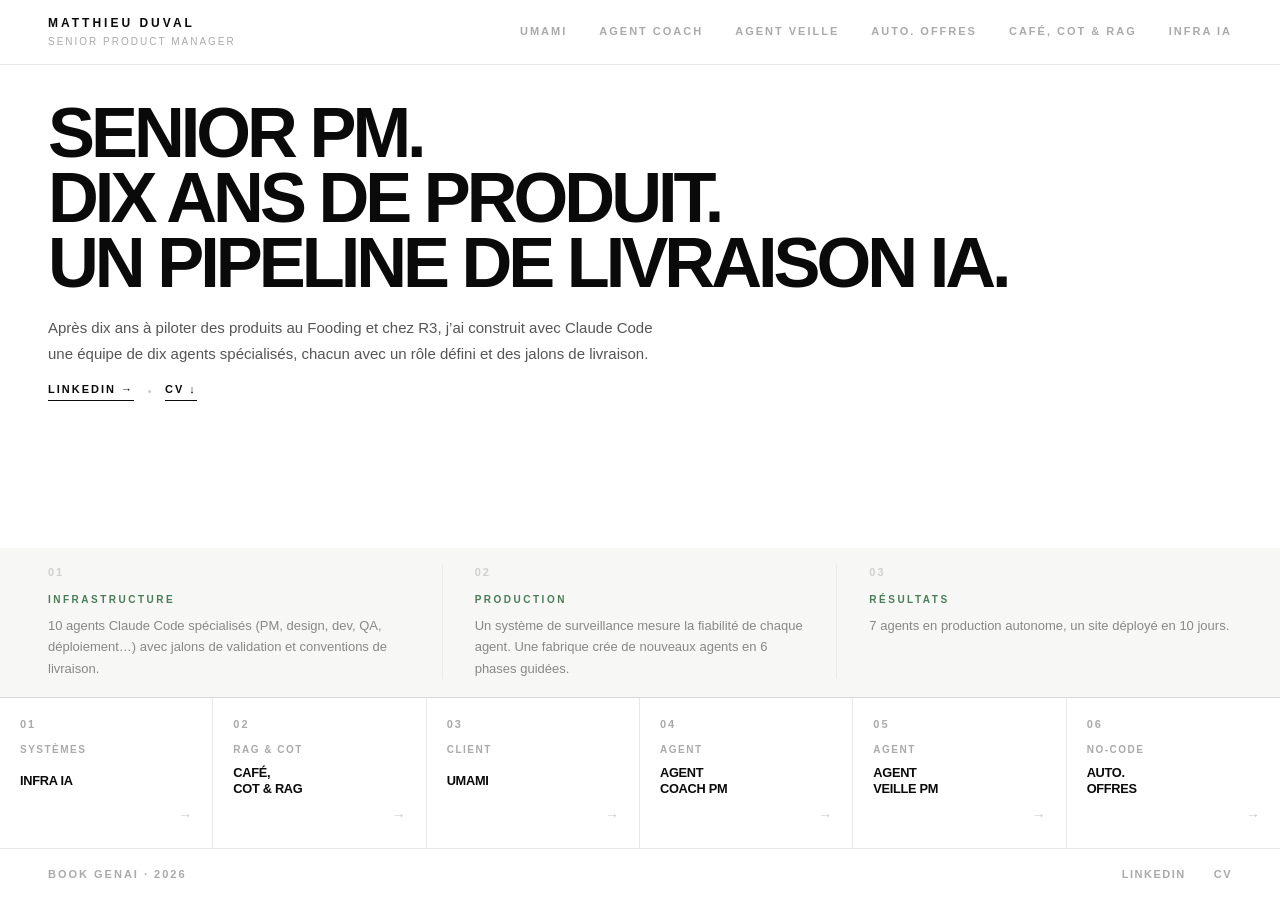
==== commit d23020d5: "Réordonne UC strip — Infra IA et CAFÉ CoT RAG en positions 01 et 02 Co-Authored-By: Claude Sonnet 4." ====
--- a/index.html
+++ b/index.html
@@ -99,57 +99,57 @@
 
     <div class="uc-strip">
 
-        <a href="umami.html" class="ucs-card" data-umami-event="uc-01">
+        <a href="infra-ia.html" class="ucs-card" data-umami-event="uc-01">
             <div class="ucs-card-top">
                 <span class="ucs-num">01</span>
+                <span class="ucs-tag">Syst&egrave;mes</span>
+            </div>
+            <div class="ucs-title">Infra IA</div>
+            <span class="ucs-arrow">&rarr;</span>
+        </a>
+
+        <a href="cafe-cot-rag.html" class="ucs-card" data-umami-event="uc-02">
+            <div class="ucs-card-top">
+                <span class="ucs-num">02</span>
+                <span class="ucs-tag">RAG &amp; CoT</span>
+            </div>
+            <div class="ucs-title">CAF&Eacute;,<br>CoT &amp; RAG</div>
+            <span class="ucs-arrow">&rarr;</span>
+        </a>
+
+        <a href="umami.html" class="ucs-card" data-umami-event="uc-03">
+            <div class="ucs-card-top">
+                <span class="ucs-num">03</span>
                 <span class="ucs-tag">Client</span>
             </div>
             <div class="ucs-title">UMAMI</div>
             <span class="ucs-arrow">&rarr;</span>
         </a>
 
-        <a href="agent-coach.html" class="ucs-card" data-umami-event="uc-02">
+        <a href="agent-coach.html" class="ucs-card" data-umami-event="uc-04">
             <div class="ucs-card-top">
-                <span class="ucs-num">02</span>
+                <span class="ucs-num">04</span>
                 <span class="ucs-tag">Agent</span>
             </div>
             <div class="ucs-title">Agent<br>Coach PM</div>
             <span class="ucs-arrow">&rarr;</span>
         </a>
 
-        <a href="agent-veille.html" class="ucs-card" data-umami-event="uc-03">
+        <a href="agent-veille.html" class="ucs-card" data-umami-event="uc-05">
             <div class="ucs-card-top">
-                <span class="ucs-num">03</span>
+                <span class="ucs-num">05</span>
                 <span class="ucs-tag">Agent</span>
             </div>
             <div class="ucs-title">Agent<br>Veille PM</div>
             <span class="ucs-arrow">&rarr;</span>
         </a>
 
-        <a href="pipeline-offres.html" class="ucs-card" data-umami-event="uc-04">
+        <a href="pipeline-offres.html" class="ucs-card" data-umami-event="uc-06">
             <div class="ucs-card-top">
-                <span class="ucs-num">04</span>
+                <span class="ucs-num">06</span>
                 <span class="ucs-tag">No-code</span>
             </div>
             <div class="ucs-title">Auto.<br>Offres</div>
-            <span class="ucs-arrow">&rarr;</span>
-        </a>
-
-        <a href="cafe-cot-rag.html" class="ucs-card" data-umami-event="uc-05">
-            <div class="ucs-card-top">
-                <span class="ucs-num">05</span>
-                <span class="ucs-tag">RAG &amp; CoT</span>
-            </div>
-            <div class="ucs-title">CAF&Eacute;,<br>CoT &amp; RAG</div>
-            <span class="ucs-arrow">&rarr;</span>
-        </a>
-
-        <a href="infra-ia.html" class="ucs-card" data-umami-event="uc-06">
-            <div class="ucs-card-top">
-                <span class="ucs-num">06</span>
-                <span class="ucs-tag">Syst&egrave;mes</span>
-            </div>
-            <div class="ucs-title">Infra IA</div>
             <span class="ucs-arrow">&rarr;</span>
         </a>
 
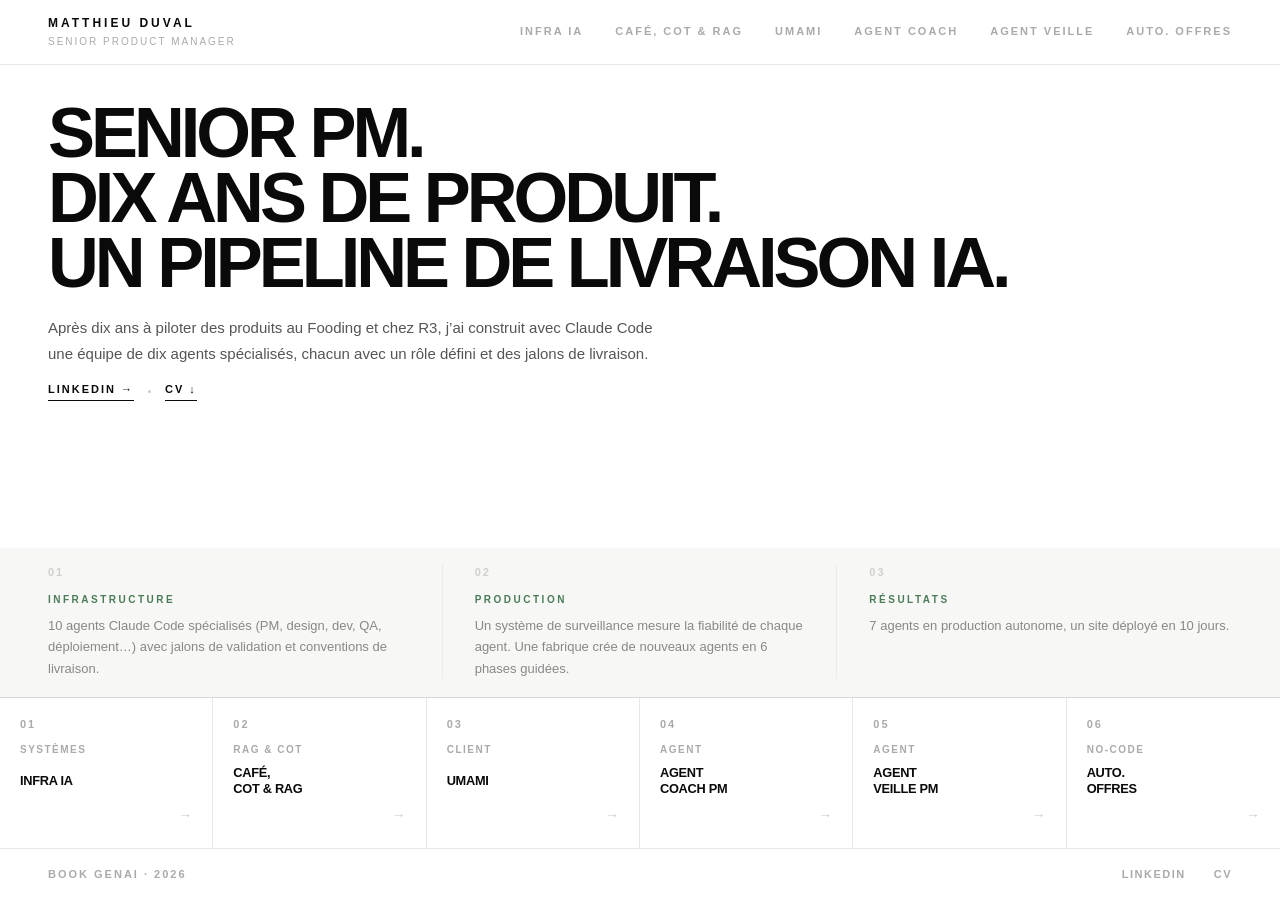
==== commit 88fc919c: "Met à jour l'ordre des liens nav — cohérent avec le nouveau strip UC Co-Authored-By: Claude Sonnet 4" ====
--- a/index.html
+++ b/index.html
@@ -29,12 +29,12 @@
                 <div class="nav-brand-title">Senior Product Manager</div>
             </a>
             <div class="nav-links">
+                <a href="infra-ia.html">Infra IA</a>
+                <a href="cafe-cot-rag.html">CAF&Eacute;, CoT &amp; RAG</a>
                 <a href="umami.html">UMAMI</a>
                 <a href="agent-coach.html">Agent Coach</a>
                 <a href="agent-veille.html">Agent Veille</a>
                 <a href="pipeline-offres.html">Auto. Offres</a>
-                <a href="cafe-cot-rag.html">CAF&Eacute;, CoT &amp; RAG</a>
-                <a href="infra-ia.html">Infra IA</a>
             </div>
             <button class="burger" id="burgerBtn" aria-label="Menu" aria-expanded="false" aria-controls="mobileNav">
                 <span class="burger-bar"></span>
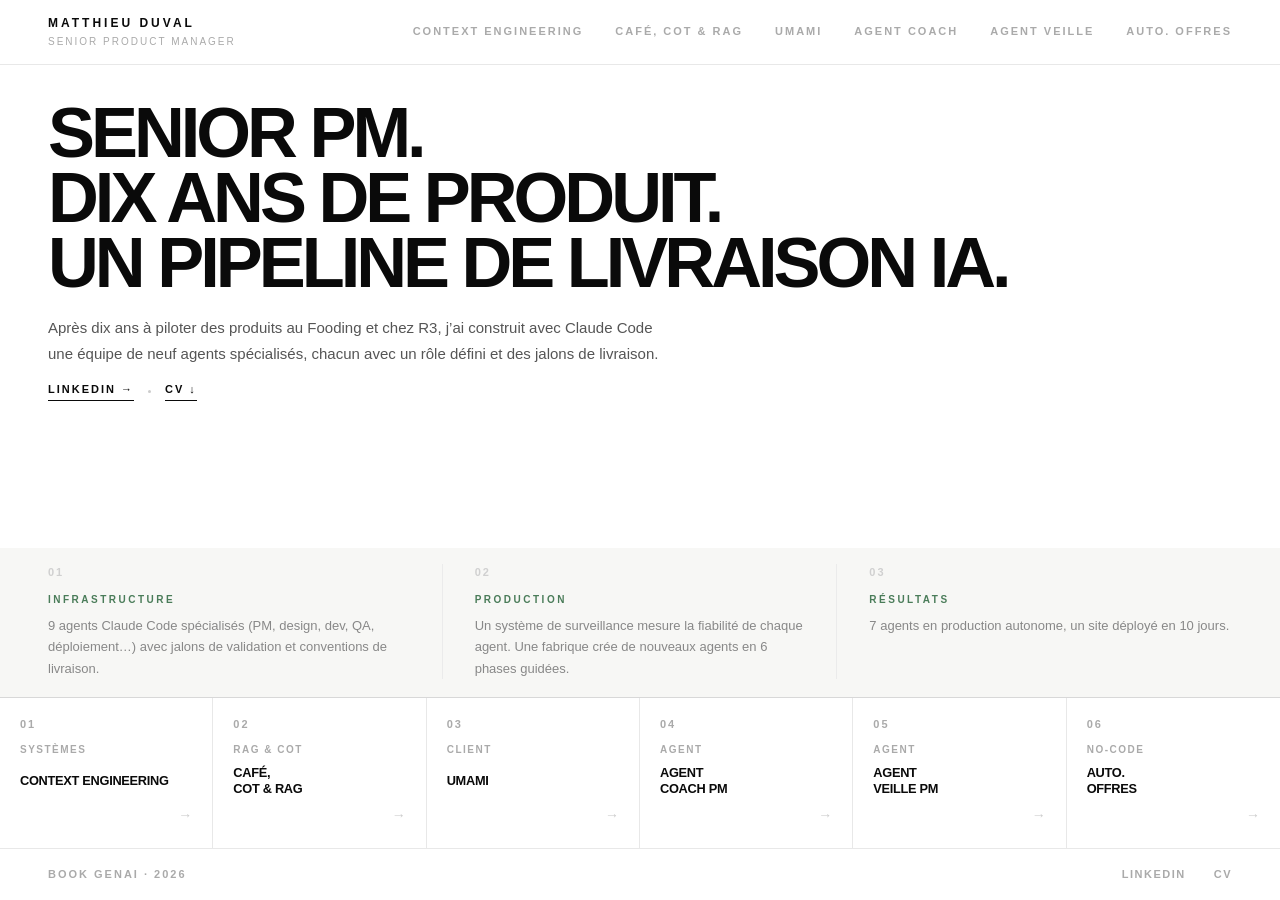
==== commit 93e2122d: "Context Engineering : renommage UC06, hero pitch, Personal OS tab, nav cohérence - UC06 renommée Inf" ====
--- a/index.html
+++ b/index.html
@@ -29,7 +29,7 @@
                 <div class="nav-brand-title">Senior Product Manager</div>
             </a>
             <div class="nav-links">
-                <a href="infra-ia.html">Infra IA</a>
+                <a href="infra-ia.html">Context Engineering</a>
                 <a href="cafe-cot-rag.html">CAF&Eacute;, CoT &amp; RAG</a>
                 <a href="umami.html">UMAMI</a>
                 <a href="agent-coach.html">Agent Coach</a>
@@ -48,12 +48,12 @@
             <button class="mobile-nav-close" id="mobileNavClose" aria-label="Fermer">&times;</button>
         </div>
         <nav class="mobile-nav-links">
+            <a href="infra-ia.html">Context Engineering</a>
+            <a href="cafe-cot-rag.html">CAF&Eacute;, CoT &amp; RAG</a>
             <a href="umami.html">UMAMI</a>
             <a href="agent-coach.html">Agent Coach</a>
             <a href="agent-veille.html">Agent Veille</a>
             <a href="pipeline-offres.html">Auto. Offres</a>
-            <a href="cafe-cot-rag.html">CAF&Eacute;, CoT &amp; RAG</a>
-            <a href="infra-ia.html">Infra IA</a>
         </nav>
         <div class="mobile-nav-footer">
             <a href="https://www.linkedin.com/in/matthieu-duval-pm/" target="_blank" rel="noopener noreferrer" data-umami-event="mobile-nav-linkedin">LinkedIn</a>
@@ -67,7 +67,7 @@
                 Senior PM.<br>Dix ans de produit.<br>Un pipeline de livraison IA.
             </h1>
             <div class="hero-cover-story">
-                <p class="hero-cover-pitch">Apr&egrave;s dix ans &agrave; piloter des produits au Fooding et chez R3, j&rsquo;ai construit avec Claude Code une &eacute;quipe de dix agents sp&eacute;cialis&eacute;s, chacun avec un r&ocirc;le d&eacute;fini et des jalons de livraison.</p>
+                <p class="hero-cover-pitch">Apr&egrave;s dix ans &agrave; piloter des produits au Fooding et chez R3, j&rsquo;ai construit avec Claude Code une &eacute;quipe de neuf agents sp&eacute;cialis&eacute;s, chacun avec un r&ocirc;le d&eacute;fini et des jalons de livraison.</p>
                 <div class="hero-cover-byline">
                     <a href="https://www.linkedin.com/in/matthieu-duval-pm/" target="_blank" rel="noopener noreferrer" data-umami-event="cta-linkedin">LinkedIn &rarr;</a>
                     <span class="hero-cover-byline-sep"></span>
@@ -82,7 +82,7 @@
             <div class="hero-cover-col">
                 <span class="hero-cover-col-num">01</span>
                 <div class="hero-cover-col-label">Infrastructure</div>
-                <p class="hero-cover-col-text">10 agents Claude Code sp&eacute;cialis&eacute;s (PM, design, dev, QA, d&eacute;ploiement&hellip;) avec jalons de validation et conventions de livraison.</p>
+                <p class="hero-cover-col-text">9 agents Claude Code sp&eacute;cialis&eacute;s (PM, design, dev, QA, d&eacute;ploiement&hellip;) avec jalons de validation et conventions de livraison.</p>
             </div>
             <div class="hero-cover-col">
                 <span class="hero-cover-col-num">02</span>
@@ -104,7 +104,7 @@
                 <span class="ucs-num">01</span>
                 <span class="ucs-tag">Syst&egrave;mes</span>
             </div>
-            <div class="ucs-title">Infra IA</div>
+            <div class="ucs-title">Context Engineering</div>
             <span class="ucs-arrow">&rarr;</span>
         </a>
 
